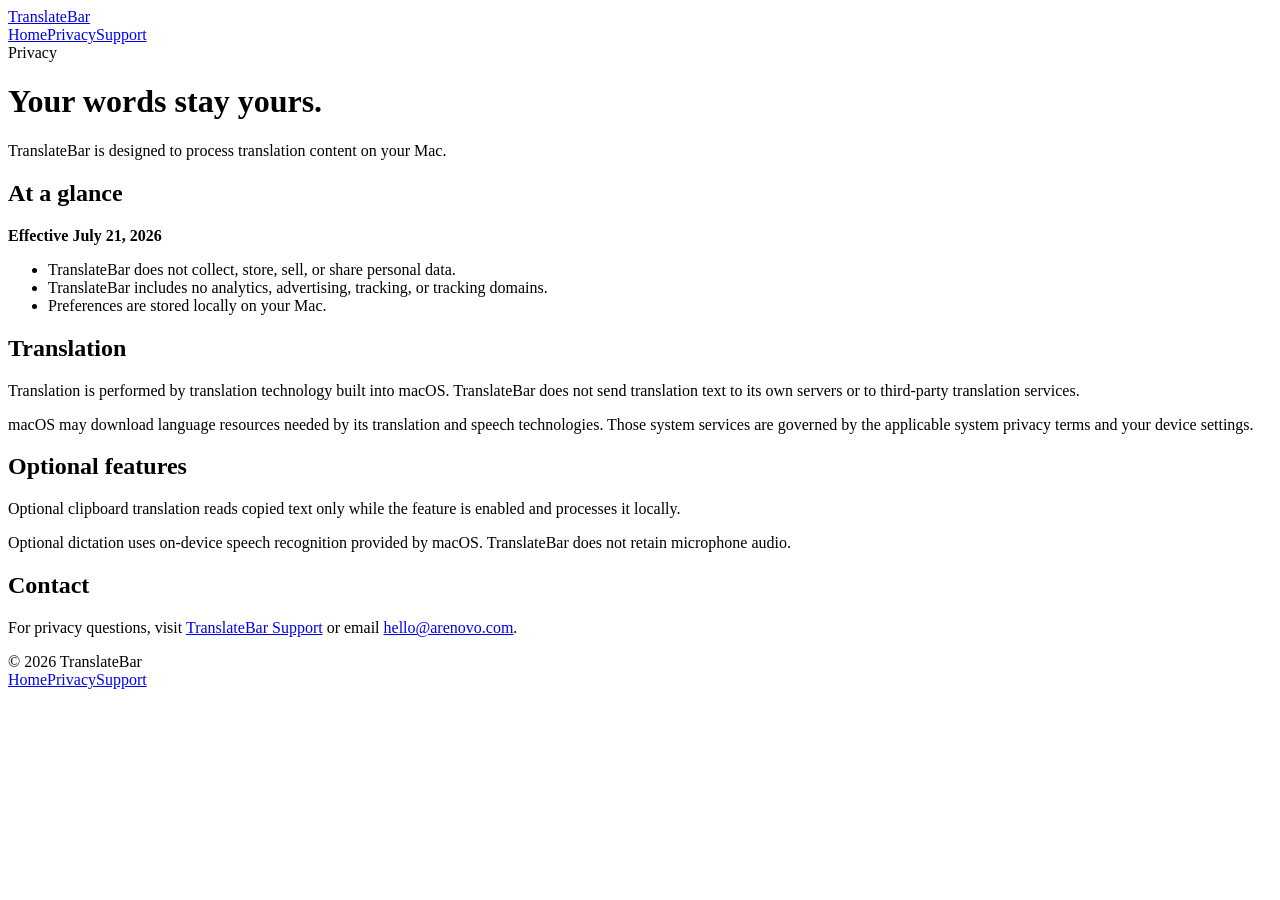
==== Website/privacy/index.html @ 60d1eb85 "Release v0.2.0" ====
<!doctype html>
<html lang="en">
<head>
  <meta charset="utf-8">
  <meta name="viewport" content="width=device-width, initial-scale=1">
  <meta name="description" content="TranslateBar privacy policy.">
  <title>Privacy Policy — TranslateBar</title>
  <link rel="icon" type="image/png" href="/favicon.png?v=20260722-4">
  <link rel="stylesheet" href="/styles.css?v=20260722-3">
</head>
<body class="content-page">
  <header class="site-nav nav-shell glass-surface">
    <a class="brand" href="/" aria-label="TranslateBar home"><img src="/app-icon.png" alt="">TranslateBar</a>
    <nav class="nav-links" aria-label="Primary navigation"><a href="/">Home</a><a href="/privacy/" aria-current="page">Privacy</a><a href="/support/">Support</a></nav>
  </header>
  <main class="content-shell">
    <header class="page-intro">
      <span class="eyebrow">Privacy</span>
      <h1>Your words stay yours.</h1>
      <p>TranslateBar is designed to process translation content on your Mac.</p>
    </header>
    <article class="document glass-surface">
      <section>
        <h2>At a glance</h2>
        <p><strong>Effective July 21, 2026</strong></p>
        <ul>
          <li>TranslateBar does not collect, store, sell, or share personal data.</li>
          <li>TranslateBar includes no analytics, advertising, tracking, or tracking domains.</li>
          <li>Preferences are stored locally on your Mac.</li>
        </ul>
      </section>
      <section>
        <h2>Translation</h2>
        <p>Translation is performed by translation technology built into macOS. TranslateBar does not send translation text to its own servers or to third-party translation services.</p>
        <p>macOS may download language resources needed by its translation and speech technologies. Those system services are governed by the applicable system privacy terms and your device settings.</p>
      </section>
      <section>
        <h2>Optional features</h2>
        <p>Optional clipboard translation reads copied text only while the feature is enabled and processes it locally.</p>
        <p>Optional dictation uses on-device speech recognition provided by macOS. TranslateBar does not retain microphone audio.</p>
      </section>
      <section>
        <h2>Contact</h2>
        <p>For privacy questions, visit <a href="/support/">TranslateBar Support</a> or email <a href="mailto:hello@arenovo.com">hello@arenovo.com</a>.</p>
      </section>
    </article>
  </main>
  <footer class="site-footer shell-wide"><span>© 2026 TranslateBar</span><div><a href="/">Home</a><a href="/privacy/">Privacy</a><a href="/support/">Support</a></div></footer>
</body>
</html>
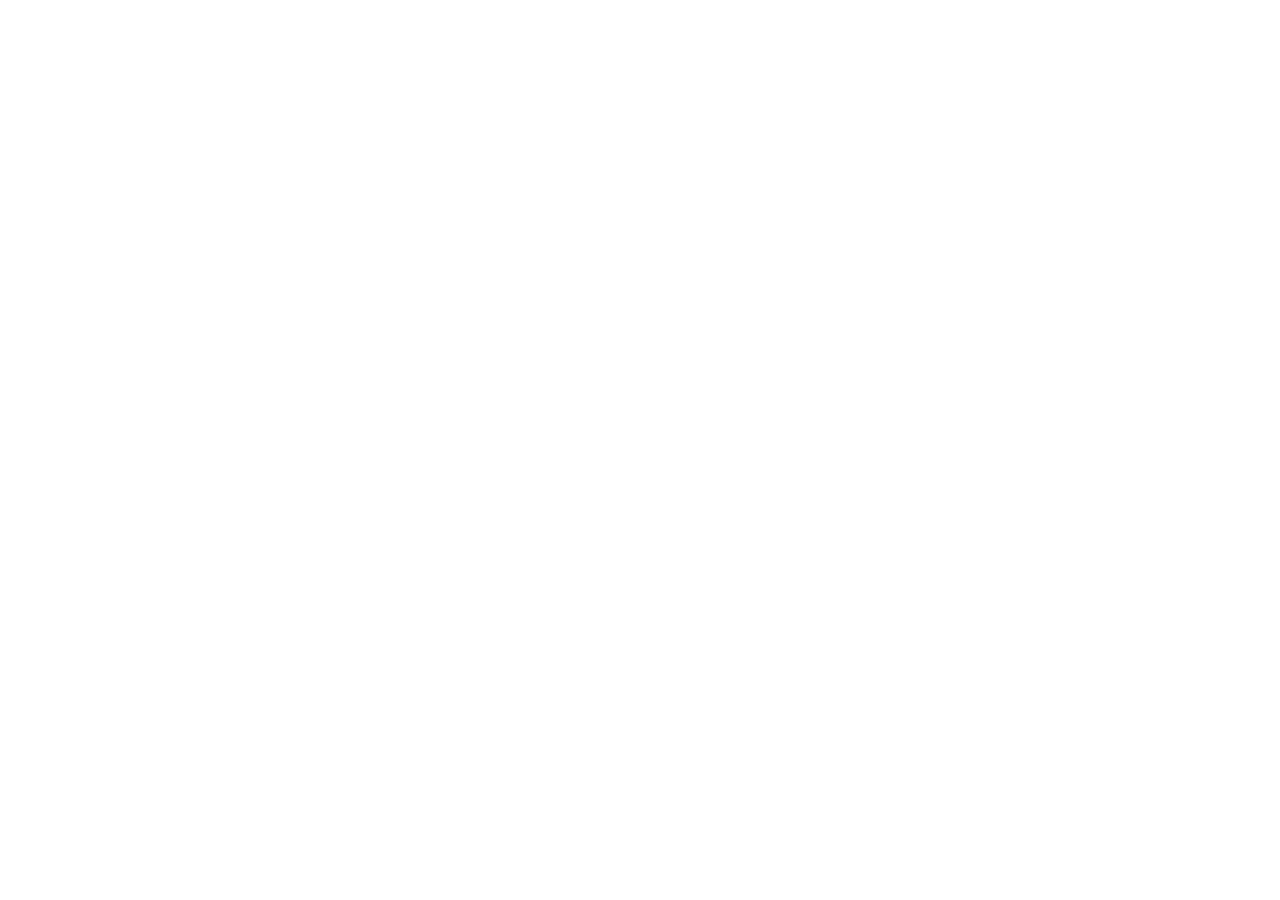
==== commit 43eb1203: "Point TranslateBar links to Arenovo and prepare legacy redirects" ====
--- a/Website/privacy/index.html
+++ b/Website/privacy/index.html
@@ -3,48 +3,14 @@
 <head>
   <meta charset="utf-8">
   <meta name="viewport" content="width=device-width, initial-scale=1">
-  <meta name="description" content="TranslateBar privacy policy.">
-  <title>Privacy Policy — TranslateBar</title>
-  <link rel="icon" type="image/png" href="/favicon.png?v=20260722-4">
-  <link rel="stylesheet" href="/styles.css?v=20260722-3">
+  <meta http-equiv="refresh" content="0; url=https://www.arenovo.com/projects/translatebar/privacy/">
+  <link rel="canonical" href="https://www.arenovo.com/projects/translatebar/privacy/">
+  <title>TranslateBar Privacy Policy — Arenovo</title>
 </head>
-<body class="content-page">
-  <header class="site-nav nav-shell glass-surface">
-    <a class="brand" href="/" aria-label="TranslateBar home"><img src="/app-icon.png" alt="">TranslateBar</a>
-    <nav class="nav-links" aria-label="Primary navigation"><a href="/">Home</a><a href="/privacy/" aria-current="page">Privacy</a><a href="/support/">Support</a></nav>
-  </header>
-  <main class="content-shell">
-    <header class="page-intro">
-      <span class="eyebrow">Privacy</span>
-      <h1>Your words stay yours.</h1>
-      <p>TranslateBar is designed to process translation content on your Mac.</p>
-    </header>
-    <article class="document glass-surface">
-      <section>
-        <h2>At a glance</h2>
-        <p><strong>Effective July 21, 2026</strong></p>
-        <ul>
-          <li>TranslateBar does not collect, store, sell, or share personal data.</li>
-          <li>TranslateBar includes no analytics, advertising, tracking, or tracking domains.</li>
-          <li>Preferences are stored locally on your Mac.</li>
-        </ul>
-      </section>
-      <section>
-        <h2>Translation</h2>
-        <p>Translation is performed by translation technology built into macOS. TranslateBar does not send translation text to its own servers or to third-party translation services.</p>
-        <p>macOS may download language resources needed by its translation and speech technologies. Those system services are governed by the applicable system privacy terms and your device settings.</p>
-      </section>
-      <section>
-        <h2>Optional features</h2>
-        <p>Optional clipboard translation reads copied text only while the feature is enabled and processes it locally.</p>
-        <p>Optional dictation uses on-device speech recognition provided by macOS. TranslateBar does not retain microphone audio.</p>
-      </section>
-      <section>
-        <h2>Contact</h2>
-        <p>For privacy questions, visit <a href="/support/">TranslateBar Support</a> or email <a href="mailto:hello@arenovo.com">hello@arenovo.com</a>.</p>
-      </section>
-    </article>
+<body>
+  <main>
+    <h1>TranslateBar Privacy Policy has moved</h1>
+    <p><a href="https://www.arenovo.com/projects/translatebar/privacy/">Continue to TranslateBar Privacy Policy on Arenovo</a>.</p>
   </main>
-  <footer class="site-footer shell-wide"><span>© 2026 TranslateBar</span><div><a href="/">Home</a><a href="/privacy/">Privacy</a><a href="/support/">Support</a></div></footer>
 </body>
 </html>
